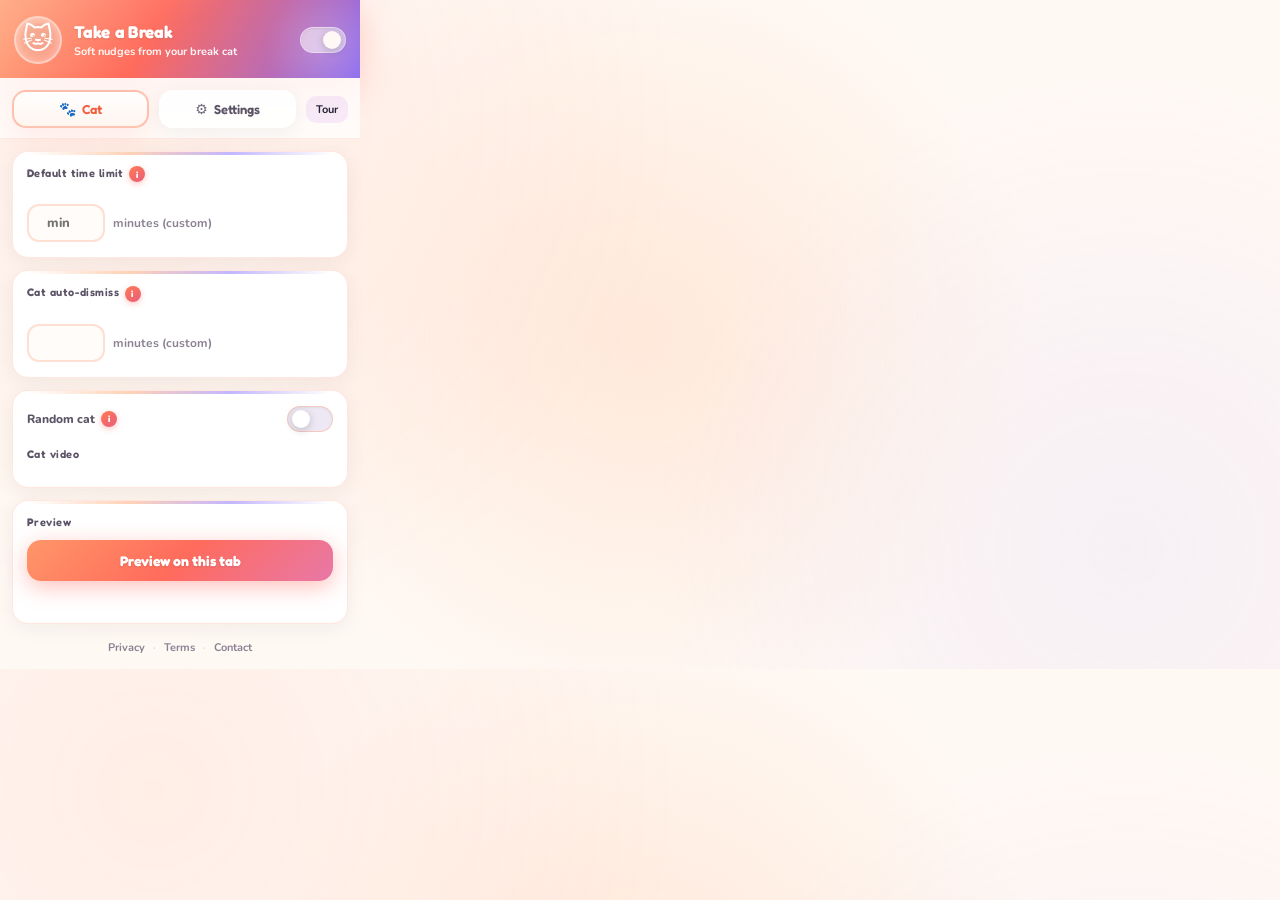
==== popup.html @ 27d28ba8 "Add privacy, terms, and contact pages with popup footer links The extension had no in-app policy pag" ====
<!DOCTYPE html>
<html lang="en">
<head>
  <meta charset="UTF-8">
  <title>Cat Break</title>
  <link rel="preconnect" href="https://fonts.googleapis.com">
  <link rel="preconnect" href="https://fonts.gstatic.com" crossorigin>
  <link href="https://fonts.googleapis.com/css2?family=Fredoka:wght@500;600;700&family=Nunito:wght@600;700;800&display=swap" rel="stylesheet">
  <link rel="stylesheet" href="popup.css">
</head>
<body>
  <div class="app-shell">
    <div class="header">
      <div class="header-logo-wrap" aria-hidden="true">
        <span class="logo">🐱</span>
        <span class="logo-ring"></span>
      </div>
      <div class="header-text">
        <h1>Take a Break</h1>
        <p>Soft nudges from your break cat</p>
      </div>
      <label class="toggle" title="Enable / disable">
        <input type="checkbox" id="enabled-toggle" checked>
        <span class="toggle-track"><span class="toggle-thumb"></span></span>
      </label>
    </div>

    <div class="tabs" role="tablist" aria-label="Popup sections">
      <button class="tab-btn is-active" data-tab="cat" role="tab" type="button" aria-selected="true"><span class="tab-ico" aria-hidden="true">🐾</span> Cat</button>
      <button class="tab-btn" data-tab="settings" role="tab" type="button" aria-selected="false"><span class="tab-ico" aria-hidden="true">⚙</span> Settings</button>
      <button type="button" class="tour-replay-btn" id="tour-replay" title="Walk through Cat Break features">Tour</button>
    </div>

    <div class="save-indicator" id="save-indicator">Ready</div>

    <section class="tab-panel is-active" data-panel="cat">
      <div class="section" id="tour-anchor-default-limit">
        <span class="label">Default time limit <span class="info" aria-label="What this number does" data-tooltip="How many minutes on a site before the cat visits. Need different limits per site—or sites we should ignore? That’s all in Settings."></span></span>
        <div class="chip-row" id="default-limit-chips-cat"></div>
        <div class="custom-row">
          <input type="number" id="default-limit-cat" placeholder="min" min="1" max="600" class="num-input">
          <span class="unit">minutes (custom)</span>
        </div>
      </div>

      <div class="section">
        <span class="label">Cat auto-dismiss <span class="info" aria-label="Help: auto-dismiss timer" data-tooltip="How long the break cat stays on screen before it closes by itself. You can still close it sooner with Shoo or Esc."></span></span>
        <div class="chip-row" id="cat-linger-chips"></div>
        <div class="custom-row">
          <input type="number" id="cat-linger" min="0.1" max="60" step="0.1" class="num-input">
          <span class="unit">minutes (custom)</span>
        </div>
      </div>

      <div class="section">
        <div class="toggle-row">
          <span class="toggle-row-label">Random cat <span class="info" aria-label="Help: random cat" data-tooltip="Picks a different cat from the gallery each time you hit your limit. Off: always uses the video you choose below."></span></span>
          <label class="toggle toggle-inline" for="random-cat-toggle">
            <input type="checkbox" id="random-cat-toggle">
            <span class="toggle-track"><span class="toggle-thumb"></span></span>
          </label>
        </div>
        <span class="label label-after-option">Cat video</span>
        <div id="cat-video-grid" class="cat-video-grid"></div>
        <input type="hidden" id="cat-video">
      </div>

      <div class="section">
        <span class="label">Preview</span>
        <button id="preview-cat-btn" type="button" class="preview-cat-btn" title="See how your break reminder looks on the current tab. Your timer is not changed.">Preview on this tab</button>
        <button id="shoo-cat-btn" type="button" class="shoo-cat-btn is-hidden" title="Remove the break cat from this tab">Shoo the cat away</button>
        <p id="preview-msg" class="preview-msg"></p>
      </div>
    </section>

    <section class="tab-panel" data-panel="settings">
      <div class="section">
        <span class="label">Default time limit <span class="info" aria-label="What this number does" data-tooltip="Your usual minutes-before-the-cat for most sites. Pick special cases in Limit by site below, or never track sites under Excluded."></span></span>
        <div class="chip-row" id="default-limit-chips"></div>
        <div class="custom-row">
          <input type="number" id="default-limit" placeholder="min" min="1" max="600" class="num-input">
          <span class="unit">minutes (custom)</span>
        </div>
      </div>

      <div class="section" id="tour-anchor-listed-only">
        <label class="option-row" for="tracked-sites-only">
          <input type="checkbox" id="tracked-sites-only" class="option-checkbox">
          <span class="option-row-text">Only limit sites on the list below</span>
          <span class="info" role="img" aria-label="Help: only listed sites" data-tooltip="Timer and break cat only for sites on Limit by site. Everywhere else: no tracking. Off: default limit applies to all non-excluded sites."></span>
        </label>
      </div>

      <div class="section" id="tour-anchor-limit-by-site">
        <span class="label">Limit by site <span class="info" aria-label="Help: per-site limits" data-tooltip="Custom minutes per site; overrides the default. With “only listed sites” on, only these domains are timed."></span></span>
        <div id="site-limits" class="site-limits"></div>
        <div class="chip-row" id="per-site-chips"></div>
        <div class="add-row">
          <input type="text" id="add-domain" placeholder="youtube.com" class="site-input">
          <input type="number" id="add-limit" placeholder="min" min="1" max="600" class="min-input">
          <button id="add-btn" class="add-btn">Add</button>
        </div>
      </div>

      <div class="section" id="tour-anchor-excluded">
        <span class="label">Excluded sites <span class="info" aria-label="Help: excluded sites" data-tooltip="These sites are not tracked or blocked."></span></span>
        <div id="excluded-sites" class="site-limits"></div>
        <div class="add-row">
          <input type="text" id="exclude-domain" placeholder="example.com" class="site-input">
          <button id="exclude-add-btn" class="add-btn">Exclude</button>
        </div>
      </div>

      <div class="section is-hidden" id="quick-action-section">
        <span class="label">Quick action</span>
        <button id="shoo-cat-btn-settings" type="button" class="shoo-cat-btn is-hidden" title="Remove the break cat from this tab">Shoo the cat away</button>
      </div>
    </section>

    <!-- Stats panel hidden for now
    <section class="tab-panel" data-panel="today">
      <div class="section">
        <div class="section-header">
          <span class="label">Today's usage</span>
          <button id="reset-all-btn" class="reset-btn" type="button">Reset today</button>
        </div>
        <div id="stats-list" class="stats-list">
          <div class="empty">Loading...</div>
        </div>
      </div>
    </section>
    -->
    <div class="review-banner" id="review-banner">
      <span>🐾 Enjoying Cat Break?</span>
      <a id="review-link" class="review-link" target="_blank" rel="noopener">Leave a review ★</a>
      <button class="review-dismiss" id="review-dismiss" title="Dismiss">✕</button>
    </div>

    <footer class="app-footer">
      <a href="privacy.html" target="_blank" rel="noopener">Privacy</a>
      <span class="app-footer-dot" aria-hidden="true">·</span>
      <a href="terms.html" target="_blank" rel="noopener">Terms</a>
      <span class="app-footer-dot" aria-hidden="true">·</span>
      <a href="contact.html" target="_blank" rel="noopener">Contact</a>
    </footer>
  </div>
  <div id="tour-overlay" class="tour-overlay is-hidden" aria-hidden="true">
    <div id="tour-scrim" class="tour-scrim" aria-hidden="true"></div>
    <div class="tour-modal" role="dialog" aria-modal="true" aria-labelledby="tour-title">
      <div class="tour-sparkle" aria-hidden="true">✨🐱✨</div>
      <h2 id="tour-title" class="tour-title">Welcome</h2>
      <p id="tour-body" class="tour-body"></p>
      <div id="tour-dots" class="tour-dots" aria-hidden="true"></div>
      <div class="tour-actions">
        <button type="button" class="tour-skip" id="tour-skip">Skip tour</button>
        <button type="button" class="tour-next" id="tour-next">Next</button>
      </div>
    </div>
  </div>
  <div id="toast" class="toast" aria-live="polite"></div>
  <script src="popup.js"></script>
</body>
</html>
---- popup.css ----
*,
*::before,
*::after {
  box-sizing: border-box;
  margin: 0;
  padding: 0;
}

:root {
  --cream: #fff9f4;
  --cream-deep: #fff0e6;
  --ink: #2a2438;
  --ink-soft: #5c5466;
  --muted: #8b8394;
  --coral: #ff7b54;
  --coral-deep: #f0603f;
  --peach: #ffc9a8;
  --lilac: #b8a9ff;
  --lilac-soft: #ede9ff;
  --card: #ffffff;
  --card-edge: rgba(255, 147, 112, 0.22);
  --shadow-soft: 0 4px 20px rgba(42, 36, 56, 0.06);
  --shadow-lift: 0 8px 28px rgba(255, 107, 74, 0.12);
  --radius-card: 16px;
  --radius-pill: 999px;
  --font-display: "Fredoka", "Nunito", "Segoe UI", system-ui, sans-serif;
  --font-body: "Nunito", "Segoe UI", system-ui, sans-serif;
}

body {
  width: 360px;
  font-family: var(--font-body);
  font-size: 13px;
  font-weight: 600;
  color: var(--ink);
  background-color: var(--cream);
  background-image:
    radial-gradient(circle at 12% 18%, rgba(255, 123, 84, 0.09) 0%, transparent 42%),
    radial-gradient(circle at 88% 82%, rgba(184, 169, 255, 0.12) 0%, transparent 38%),
    radial-gradient(circle at 50% 50%, rgba(255, 201, 168, 0.35) 0%, transparent 55%);
  overflow-x: hidden;
  overflow-y: auto;
}

.app-shell {
  min-height: 560px;
  position: relative;
  overflow: visible;
}

/* ── Header ─────────────────────────────────────────────────────────────── */

.header {
  display: flex;
  align-items: center;
  gap: 12px;
  padding: 16px 14px 14px;
  background:
    linear-gradient(145deg, rgba(255, 255, 255, 0.2) 0%, transparent 48%),
    linear-gradient(118deg, #ff9a6c 0%, #ff6b5c 42%, #8b6cf0 100%);
  color: #fff;
  position: relative;
  overflow: hidden;
  box-shadow: 0 10px 32px rgba(255, 91, 76, 0.25);
}

.header::after {
  content: "";
  position: absolute;
  right: -24px;
  bottom: -28px;
  width: 120px;
  height: 120px;
  background: radial-gradient(circle, rgba(255, 255, 255, 0.2) 0%, transparent 70%);
  pointer-events: none;
}

.header-logo-wrap {
  position: relative;
  flex-shrink: 0;
  width: 48px;
  height: 48px;
  display: grid;
  place-items: center;
}

.logo {
  font-size: 30px;
  line-height: 1;
  position: relative;
  z-index: 1;
  filter: drop-shadow(0 2px 6px rgba(0, 0, 0, 0.15));
}

.logo-ring {
  position: absolute;
  inset: 0;
  border-radius: 50%;
  background: rgba(255, 255, 255, 0.22);
  border: 2px solid rgba(255, 255, 255, 0.45);
  box-shadow: inset 0 2px 8px rgba(255, 255, 255, 0.35);
}

.header-text {
  min-width: 0;
  position: relative;
  z-index: 1;
}

.header-text h1 {
  font-family: var(--font-display);
  font-size: 17px;
  font-weight: 700;
  letter-spacing: 0.02em;
  text-shadow: 0 1px 2px rgba(0, 0, 0, 0.12);
}

.header-text p {
  font-size: 11px;
  font-weight: 700;
  opacity: 0.94;
  margin-top: 3px;
  line-height: 1.35;
}

.toggle {
  margin-left: auto;
  cursor: pointer;
  display: inline-flex;
  align-items: center;
  position: relative;
  z-index: 1;
}

.toggle input {
  display: none;
}

.toggle-track {
  display: block;
  width: 46px;
  height: 26px;
  background: rgba(255, 255, 255, 0.35);
  border-radius: var(--radius-pill);
  position: relative;
  transition: background 0.22s ease, box-shadow 0.22s ease;
  box-shadow: inset 0 1px 3px rgba(0, 0, 0, 0.12);
  border: 1px solid rgba(255, 255, 255, 0.35);
}

.toggle input:checked ~ .toggle-track {
  background: rgba(255, 255, 255, 0.55);
  box-shadow: inset 0 1px 2px rgba(0, 0, 0, 0.08);
}

.toggle-thumb {
  position: absolute;
  top: 3px;
  left: 4px;
  width: 18px;
  height: 18px;
  background: #fff;
  border-radius: 50%;
  box-shadow: 0 2px 8px rgba(0, 0, 0, 0.2);
  transition: transform 0.22s ease, background 0.22s ease;
}

.toggle input:checked ~ .toggle-track .toggle-thumb {
  transform: translateX(18px);
  background: #fff8f4;
}

/* Inline switch (e.g. Random cat) — sits on card background, not header gradient */
.toggle-inline {
  margin-left: auto;
  flex-shrink: 0;
}

.toggle-inline .toggle-track {
  background: #ede8f3;
  border: 1px solid rgba(255, 155, 120, 0.4);
  box-shadow: inset 0 1px 2px rgba(42, 36, 56, 0.06);
}

.toggle-inline input:checked ~ .toggle-track {
  background: linear-gradient(120deg, #ff9b67, #ff6b4a);
  border-color: rgba(255, 120, 88, 0.55);
  box-shadow: inset 0 1px 2px rgba(0, 0, 0, 0.06);
}

.toggle-inline .toggle-thumb {
  background: #fff;
}

.toggle-inline input:checked ~ .toggle-track .toggle-thumb {
  background: #fff8f4;
}

.toggle-row {
  display: flex;
  align-items: center;
  justify-content: space-between;
  gap: 10px;
  position: relative;
  width: 100%;
  min-height: 28px;
}

.toggle-row-label {
  display: inline-flex;
  align-items: center;
  gap: 4px;
  flex-wrap: wrap;
  min-width: 0;
  font-family: var(--font-body);
  font-size: 12px;
  font-weight: 800;
  color: var(--ink-soft);
}

/* ── Tabs ───────────────────────────────────────────────────────────────── */

.tabs {
  display: flex;
  gap: 10px;
  padding: 12px 12px 10px;
  background: rgba(255, 255, 255, 0.72);
  backdrop-filter: blur(10px);
  border-bottom: 1px solid rgba(255, 155, 120, 0.18);
}

.tab-btn {
  flex: 1;
  display: inline-flex;
  align-items: center;
  justify-content: center;
  gap: 6px;
  border: 2px solid transparent;
  border-radius: 14px;
  padding: 9px 10px;
  font-family: var(--font-display);
  font-size: 13px;
  font-weight: 600;
  color: var(--ink-soft);
  background: rgba(255, 255, 255, 0.85);
  cursor: pointer;
  transition:
    color 0.18s ease,
    background 0.18s ease,
    border-color 0.18s ease,
    box-shadow 0.18s ease,
    transform 0.12s ease;
  box-shadow: var(--shadow-soft);
}

.tab-btn:hover {
  color: var(--ink);
  border-color: rgba(255, 155, 120, 0.35);
}

.tab-btn:active {
  transform: scale(0.98);
}

.tab-ico {
  font-size: 14px;
  line-height: 1;
  opacity: 0.88;
}

.tab-btn.is-active {
  color: var(--coral-deep);
  background: linear-gradient(180deg, #fff 0%, #fff5ef 100%);
  border-color: rgba(255, 123, 84, 0.45);
  box-shadow: var(--shadow-lift);
}

.tab-btn.is-active .tab-ico {
  opacity: 1;
}

.tour-replay-btn {
  flex: 0 0 auto;
  margin-left: auto;
  align-self: center;
  padding: 6px 10px;
  border: none;
  border-radius: 10px;
  font-family: var(--font-body);
  font-size: 11px;
  font-weight: 700;
  color: var(--lilac-deep);
  background: rgba(184, 107, 224, 0.12);
  cursor: pointer;
  transition: background 0.15s ease, color 0.15s ease;
}

.tour-replay-btn:hover {
  background: rgba(184, 107, 224, 0.2);
  color: var(--ink);
}

.tour-replay-btn:disabled {
  opacity: 0.45;
  cursor: default;
  pointer-events: none;
}

.save-indicator {
  display: none;
}

.tab-panel {
  display: none;
  padding-bottom: 12px;
  overflow: visible;
}

.tab-panel.is-active {
  display: block;
}

/* ── Sections & labels ──────────────────────────────────────────────────── */

.section {
  margin: 12px 12px 0;
  padding: 14px 14px 15px;
  border: 1px solid var(--card-edge);
  border-radius: var(--radius-card);
  background: var(--card);
  box-shadow: var(--shadow-soft);
  position: relative;
  overflow: visible;
}

.section::before {
  content: "";
  position: absolute;
  top: 0;
  left: 16px;
  right: 16px;
  height: 3px;
  border-radius: 0 0 8px 8px;
  background: linear-gradient(90deg, transparent, var(--peach), var(--lilac), transparent);
  opacity: 0.85;
}

.label-after-option {
  display: block;
  margin-top: 14px;
}

.label {
  position: relative;
  display: block;
  margin-bottom: 11px;
  font-family: var(--font-display);
  font-size: 11px;
  font-weight: 600;
  text-transform: none;
  letter-spacing: 0.04em;
  color: var(--ink-soft);
}

.label::first-letter {
  font-weight: 700;
}

.section .info {
  display: inline-flex;
  align-items: center;
  justify-content: center;
  width: 16px;
  height: 16px;
  margin-left: 2px;
  font-size: 10px;
  font-weight: 800;
  font-family: var(--font-display);
  color: #fff;
  background: linear-gradient(145deg, var(--coral), #e85d7a);
  border-radius: 50%;
  cursor: pointer;
  position: static;
  vertical-align: middle;
  line-height: 1;
  box-shadow: 0 2px 6px rgba(255, 107, 92, 0.35);
  outline: none;
}

.section .info::before {
  content: attr(data-tooltip);
  position: absolute;
  top: 100%;
  left: 0;
  right: 0;
  margin-top: 8px;
  padding: 8px 10px;
  box-sizing: border-box;
  width: auto;
  max-width: 100%;
  transform: none;
  font-size: 10px;
  font-weight: 600;
  font-family: var(--font-body);
  line-height: 1.4;
  color: #fff;
  background: #2a2438;
  border-radius: 10px;
  box-shadow: 0 8px 28px rgba(42, 36, 56, 0.35);
  white-space: normal;
  text-align: left;
  word-break: break-word;
  hyphens: auto;
  pointer-events: none;
  opacity: 0;
  visibility: hidden;
  transition:
    opacity 0.14s ease,
    visibility 0.14s ease;
  z-index: 10002;
}

.section .info:hover::before,
.section .info:focus-visible::before {
  opacity: 1;
  visibility: visible;
}

.section .info:focus-visible {
  box-shadow:
    0 0 0 2px #fff,
    0 0 0 4px var(--coral),
    0 2px 6px rgba(255, 107, 92, 0.35);
}

.label:has(.info:hover),
.label:has(.info:focus-visible) {
  z-index: 10003;
}

.option-row:has(.info:hover),
.option-row:has(.info:focus-visible) {
  z-index: 10003;
}

.toggle-row:has(.info:hover),
.toggle-row:has(.info:focus-visible) {
  z-index: 10003;
}

.section .info::after {
  content: "i";
  font-size: 9px;
}

.option-row {
  position: relative;
  display: flex;
  align-items: flex-start;
  gap: 10px;
  cursor: pointer;
  font-size: 12px;
  font-weight: 700;
  color: var(--ink-soft);
  letter-spacing: 0;
  text-transform: none;
  margin: 0;
  line-height: 1.4;
}

.option-checkbox {
  width: 17px;
  height: 17px;
  margin-top: 2px;
  flex-shrink: 0;
  accent-color: var(--coral);
  cursor: pointer;
  border-radius: 4px;
}

.option-row-text {
  flex: 1;
  min-width: 0;
  font-family: var(--font-body);
}

.option-row .info {
  margin-top: 0;
  flex-shrink: 0;
}

.toast {
  position: fixed;
  left: 50%;
  bottom: 16px;
  transform: translateX(-50%);
  min-width: 200px;
  max-width: 320px;
  padding: 11px 16px;
  border-radius: 14px;
  background: var(--ink);
  color: #fff;
  font-family: var(--font-body);
  font-size: 12px;
  font-weight: 700;
  box-shadow: 0 10px 36px rgba(42, 36, 56, 0.35);
  opacity: 0;
  pointer-events: none;
  transition: opacity 0.22s ease;
  z-index: 9999;
}

.toast.is-visible {
  opacity: 0.98;
}

.toast.success {
  background: linear-gradient(135deg, #34c38f, #24a06f);
}

.toast.error {
  background: linear-gradient(135deg, #ff6b7a, #ff8f5c);
}

.toast.info {
  background: linear-gradient(135deg, #5c5466, #3d3550);
}

.section-header {
  display: flex;
  align-items: center;
  justify-content: space-between;
}

.reset-btn {
  border: 1px solid rgba(255, 155, 120, 0.35);
  background: var(--cream-deep);
  color: var(--ink-soft);
  border-radius: 10px;
  padding: 6px 10px;
  font-family: var(--font-body);
  font-size: 11px;
  font-weight: 700;
  cursor: pointer;
}

.reset-btn:hover {
  background: #ffe8dc;
}

.helper-text {
  margin-top: 6px;
  font-size: 11px;
  color: var(--muted);
  line-height: 1.4;
}

.is-hidden {
  display: none !important;
}

.chip-row {
  display: flex;
  flex-wrap: wrap;
  gap: 8px;
  margin-top: 8px;
}

.chip-row.is-disabled .chip {
  opacity: 0.45;
  pointer-events: none;
  cursor: default;
}

.num-input:disabled {
  background: var(--cream-deep);
  color: var(--muted);
  border-color: rgba(139, 131, 148, 0.25);
}

.chip {
  border: 2px solid rgba(255, 155, 120, 0.28);
  background: linear-gradient(180deg, #fffdf9 0%, #fff5ee 100%);
  color: var(--ink-soft);
  border-radius: var(--radius-pill);
  padding: 7px 12px;
  font-family: var(--font-body);
  font-size: 11px;
  font-weight: 800;
  cursor: pointer;
  transition:
    background 0.15s ease,
    border-color 0.15s ease,
    color 0.15s ease,
    transform 0.1s ease;
}

.chip:hover {
  border-color: rgba(255, 123, 84, 0.5);
  color: var(--ink);
}

.chip:active {
  transform: scale(0.97);
}

.chip.is-active {
  border-color: var(--coral);
  color: var(--coral-deep);
  background: linear-gradient(180deg, #fff8f2 0%, #ffe8d9 100%);
  box-shadow: 0 3px 12px rgba(255, 107, 74, 0.2);
}

.custom-row {
  display: flex;
  align-items: center;
  gap: 8px;
  margin-top: 11px;
}

.num-input {
  width: 78px;
  padding: 8px 10px;
  border: 2px solid rgba(255, 155, 120, 0.3);
  border-radius: 12px;
  text-align: center;
  font-family: var(--font-body);
  font-size: 13px;
  font-weight: 800;
  color: var(--ink);
  outline: none;
  background: #fffcf9;
}

.num-input:focus {
  border-color: var(--coral);
  background: #fff;
  box-shadow: 0 0 0 3px rgba(255, 123, 84, 0.2);
}

.unit {
  color: var(--muted);
  font-size: 12px;
  font-weight: 700;
}

.stats-list {
  display: flex;
  flex-direction: column;
  gap: 8px;
}

.stats-list.is-scrollable {
  max-height: 220px;
  overflow-y: auto;
  padding-right: 4px;
}

.stat-item {
  border: 1px solid rgba(255, 155, 120, 0.2);
  border-radius: 12px;
  padding: 9px 10px;
  background: linear-gradient(180deg, #fffdf9 0%, #faf8ff 100%);
}

.stat-row {
  display: flex;
  align-items: center;
  justify-content: space-between;
  gap: 8px;
}

.stat-domain {
  font-size: 12px;
  font-weight: 800;
  color: var(--ink);
  overflow: hidden;
  text-overflow: ellipsis;
  white-space: nowrap;
}

.stat-time {
  font-size: 11px;
  font-weight: 800;
  color: var(--muted);
}

.stat-time.over {
  color: #e14b6b;
}

.stat-bar {
  margin-top: 7px;
  height: 5px;
  border-radius: var(--radius-pill);
  background: rgba(255, 201, 168, 0.4);
  overflow: hidden;
}

.stat-fill {
  height: 100%;
  border-radius: inherit;
  background: linear-gradient(90deg, var(--coral), #ff8fab);
}

.stat-fill.over {
  background: #e14b6b;
}

.empty {
  text-align: center;
  color: var(--muted);
  font-size: 12px;
  font-weight: 600;
  padding: 12px 8px;
  line-height: 1.45;
  font-style: italic;
}

.site-limits {
  max-height: 160px;
  overflow-y: auto;
  display: flex;
  flex-direction: column;
  gap: 7px;
  margin-bottom: 10px;
}

.site-limits-column-head {
  display: grid;
  grid-template-columns: minmax(0, 1fr) 44px minmax(64px, 88px) 28px;
  align-items: center;
  gap: 6px;
  padding: 2px 8px 4px;
  font-family: var(--font-display);
  font-size: 10px;
  font-weight: 600;
  text-transform: uppercase;
  letter-spacing: 0.08em;
  color: var(--muted);
}

.site-limits-column-head span:last-child {
  justify-self: end;
}

.site-item {
  display: grid;
  grid-template-columns: minmax(0, 1fr) 44px minmax(64px, 88px) 28px;
  align-items: center;
  gap: 6px;
  border: 1px solid rgba(184, 169, 255, 0.35);
  border-radius: 12px;
  padding: 8px 9px;
  background: linear-gradient(135deg, #fefcff 0%, #fff8f4 100%);
}

.site-item-domain {
  min-width: 0;
  font-size: 12px;
  font-weight: 800;
  color: var(--ink);
  overflow: hidden;
  text-overflow: ellipsis;
  white-space: nowrap;
}

.site-item-limit {
  font-size: 11px;
  color: #7c6fd0;
  font-weight: 800;
  justify-self: start;
}

.site-item-cats {
  font-size: 10px;
  font-weight: 700;
  color: var(--muted);
  min-width: 0;
  overflow: hidden;
  text-overflow: ellipsis;
  white-space: nowrap;
}

.site-item-rm {
  justify-self: end;
  border: none;
  background: transparent;
  color: #c5c0d4;
  cursor: pointer;
  font-size: 15px;
  font-weight: 800;
  border-radius: 8px;
  padding: 2px 4px;
  transition: color 0.15s ease, background 0.15s ease;
}

.site-item-rm:hover {
  color: #e14b6b;
  background: rgba(225, 75, 107, 0.08);
}

.add-row {
  display: flex;
  gap: 8px;
  margin-top: 11px;
}

.site-input,
.min-input {
  border: 2px solid rgba(255, 155, 120, 0.28);
  border-radius: 12px;
  padding: 8px 10px;
  font-family: var(--font-body);
  font-size: 12px;
  font-weight: 600;
  outline: none;
  background: #fffcf9;
}

.site-input {
  flex: 1;
  min-width: 0;
}

.min-input {
  width: 58px;
  text-align: center;
}

.site-input:focus,
.min-input:focus {
  border-color: var(--coral);
  background: #fff;
  box-shadow: 0 0 0 3px rgba(255, 123, 84, 0.18);
}

.add-btn {
  border: none;
  border-radius: 12px;
  padding: 0 14px;
  background: linear-gradient(145deg, #4a3f5c 0%, #2a2438 100%);
  color: #fff;
  font-family: var(--font-display);
  font-size: 12px;
  font-weight: 700;
  cursor: pointer;
  box-shadow: 0 4px 14px rgba(42, 36, 56, 0.25);
  transition: transform 0.12s ease, box-shadow 0.15s ease, opacity 0.15s ease;
}

.add-btn:hover {
  opacity: 0.95;
  box-shadow: 0 6px 20px rgba(42, 36, 56, 0.3);
}

.add-btn:active {
  transform: scale(0.97);
}

.cat-video-grid {
  display: grid;
  grid-template-columns: repeat(2, minmax(0, 1fr));
  gap: 10px;
}

.video-card {
  border: 2px solid rgba(255, 155, 120, 0.25);
  border-radius: 14px;
  padding: 7px;
  background: linear-gradient(180deg, #fff 0%, #fff8f3 100%);
  cursor: pointer;
  text-align: left;
  transition:
    border-color 0.18s ease,
    box-shadow 0.18s ease,
    transform 0.12s ease;
}

.video-card:hover {
  border-color: rgba(255, 123, 84, 0.45);
}

.video-card:active {
  transform: scale(0.98);
}

.video-card.is-selected {
  border-color: var(--coral);
  background: linear-gradient(180deg, #fff9f4 0%, #ffe8d9 100%);
  box-shadow: 0 4px 18px rgba(255, 107, 74, 0.22);
}

.video-thumb {
  width: 100%;
  aspect-ratio: 16 / 10;
  object-fit: cover;
  border-radius: 10px;
  background: #101218;
  display: block;
}

.video-label {
  margin-top: 7px;
  display: block;
  font-family: var(--font-display);
  font-size: 11px;
  font-weight: 600;
  color: var(--ink-soft);
}

.preview-cat-btn {
  width: 100%;
  border: none;
  border-radius: 14px;
  padding: 12px 14px;
  background: linear-gradient(135deg, #ff9668 0%, #ff6b5c 50%, #e878a8 100%);
  color: #fff;
  font-family: var(--font-display);
  font-size: 14px;
  font-weight: 700;
  cursor: pointer;
  box-shadow: 0 6px 22px rgba(255, 91, 76, 0.38);
  transition: transform 0.12s ease, box-shadow 0.18s ease, opacity 0.15s ease;
  text-shadow: 0 1px 2px rgba(0, 0, 0, 0.12);
}

.preview-cat-btn:hover {
  opacity: 0.96;
  box-shadow: 0 8px 28px rgba(255, 91, 76, 0.42);
}

.preview-cat-btn:active {
  transform: scale(0.99);
}

.shoo-cat-btn {
  width: 100%;
  margin-top: 9px;
  border: 2px dashed rgba(255, 123, 84, 0.45);
  border-radius: 14px;
  padding: 10px 12px;
  background: rgba(255, 248, 242, 0.9);
  color: var(--coral-deep);
  font-family: var(--font-display);
  font-size: 12px;
  font-weight: 700;
  cursor: pointer;
  transition: background 0.15s ease, border-color 0.15s ease;
}

.shoo-cat-btn:hover {
  background: #fff0e6;
  border-color: var(--coral);
}

.shoo-cat-btn.is-hidden {
  display: none;
}

.preview-msg {
  min-height: 18px;
  margin-top: 9px;
  text-align: center;
  font-size: 11px;
  font-weight: 700;
  color: var(--muted);
}

.exclude-current-btn {
  width: 100%;
  margin-top: 8px;
  border: 2px dashed rgba(184, 169, 255, 0.55);
  border-radius: 14px;
  padding: 9px 12px;
  background: transparent;
  color: var(--ink-soft);
  font-family: var(--font-body);
  font-size: 12px;
  font-weight: 700;
  cursor: pointer;
  transition:
    border-color 0.15s ease,
    color 0.15s ease,
    background 0.15s ease;
}

.exclude-current-btn:hover {
  border-color: #2f995f;
  color: #2f995f;
  background: #f0fff7;
}

.review-banner {
  display: none;
  align-items: center;
  gap: 10px;
  margin: 12px 12px 12px;
  padding: 12px 14px;
  border-radius: var(--radius-card);
  background: linear-gradient(135deg, #fff5ef, #f3eeff);
  border: 1px solid rgba(255, 180, 140, 0.55);
  font-family: var(--font-body);
  font-size: 12px;
  font-weight: 700;
  color: var(--ink-soft);
  box-shadow: var(--shadow-soft);
}

.review-banner.is-visible {
  display: flex;
}

.review-link {
  margin-left: auto;
  color: var(--coral-deep);
  font-weight: 800;
  text-decoration: none;
  white-space: nowrap;
}

.review-link:hover {
  text-decoration: underline;
}

.review-dismiss {
  border: none;
  background: transparent;
  color: #b8b0c9;
  cursor: pointer;
  font-size: 14px;
  padding: 0;
  line-height: 1;
  border-radius: 6px;
}

.review-dismiss:hover {
  color: var(--ink-soft);
}

/* ── Footer links ────────────────────────────────────────────────────────── */

.app-footer {
  display: flex;
  align-items: center;
  justify-content: center;
  gap: 8px;
  padding: 4px 12px 14px;
  font-family: var(--font-body);
  font-size: 11px;
  font-weight: 700;
}

.app-footer a {
  color: var(--muted);
  text-decoration: none;
}

.app-footer a:hover {
  color: var(--coral-deep);
  text-decoration: underline;
}

.app-footer a:focus-visible {
  outline: 2px solid var(--lilac);
  outline-offset: 2px;
  border-radius: 4px;
}

.app-footer-dot {
  color: #d8d2e0;
}

/* ── First-run feature tour ──────────────────────────────────────────────── */

.tour-overlay {
  position: fixed;
  inset: 0;
  z-index: 20000;
  display: flex;
  align-items: center;
  justify-content: center;
  padding: 16px;
  background: transparent;
  pointer-events: none;
}

.tour-overlay.is-hidden {
  display: none;
}

.tour-overlay.tour-has-target.tour-target-lower {
  align-items: flex-start;
  justify-content: center;
  padding-top: 96px;
  padding-bottom: 12px;
}

.tour-overlay.tour-has-target.tour-target-upper {
  align-items: flex-end;
  justify-content: center;
  padding-top: 24px;
  padding-bottom: 12px;
}

.tour-scrim {
  position: absolute;
  inset: 0;
  z-index: 0;
  background: rgba(42, 36, 56, 0.48);
  backdrop-filter: blur(3px);
  pointer-events: auto;
  clip-path: none;
}

.tour-modal {
  position: relative;
  z-index: 1;
  width: 100%;
  max-width: 300px;
  padding: 20px 20px 16px;
  border-radius: 20px;
  background: linear-gradient(165deg, #2a2442 0%, #1e1b2e 55%, #181528 100%);
  border: 1px solid rgba(255, 255, 255, 0.1);
  box-shadow: 0 20px 48px rgba(0, 0, 0, 0.45);
  text-align: center;
  pointer-events: auto;
}

@keyframes tour-pin-pulse {
  0%,
  100% {
    outline-color: var(--coral);
  }
  50% {
    outline-color: #ff9f7a;
  }
}

.section.is-tour-pin {
  position: relative;
  z-index: 0;
  outline: 3px solid var(--coral);
  outline-offset: 4px;
  animation: tour-pin-pulse 1.75s ease-in-out infinite;
}

.tour-sparkle {
  font-size: 22px;
  line-height: 1.2;
  margin-bottom: 4px;
  letter-spacing: 0.02em;
}

.tour-title {
  margin: 0 0 8px;
  font-family: var(--font-display);
  font-size: 17px;
  font-weight: 800;
  color: #f8f4ff;
  letter-spacing: 0.02em;
}

.tour-body {
  margin: 0 0 14px;
  font-family: var(--font-body);
  font-size: 12px;
  font-weight: 600;
  line-height: 1.45;
  color: rgba(232, 228, 255, 0.92);
}

.tour-dots {
  display: flex;
  justify-content: center;
  align-items: center;
  gap: 7px;
  margin-bottom: 16px;
}

.tour-dot {
  width: 8px;
  height: 8px;
  border-radius: 50%;
  background: rgba(255, 255, 255, 0.22);
  transition: transform 0.15s ease, background 0.15s ease;
}

.tour-dot.is-active {
  background: var(--coral);
  transform: scale(1.15);
}

.tour-actions {
  display: flex;
  justify-content: space-between;
  align-items: center;
  gap: 10px;
}

.tour-skip {
  border: none;
  background: transparent;
  font-family: var(--font-body);
  font-size: 12px;
  font-weight: 700;
  color: rgba(232, 228, 255, 0.55);
  cursor: pointer;
  padding: 8px 4px;
}

.tour-skip:hover {
  color: rgba(232, 228, 255, 0.85);
}

.tour-next {
  flex: 0 0 auto;
  border: none;
  border-radius: 999px;
  padding: 10px 22px;
  font-family: var(--font-body);
  font-size: 13px;
  font-weight: 800;
  color: #1e1b2e;
  background: linear-gradient(180deg, #ffd4a8, var(--coral));
  cursor: pointer;
  box-shadow: 0 4px 14px rgba(255, 123, 84, 0.45);
  transition: transform 0.12s ease;
}

.tour-next:hover {
  transform: translateY(-1px);
}

.tour-next:active {
  transform: translateY(0);
}
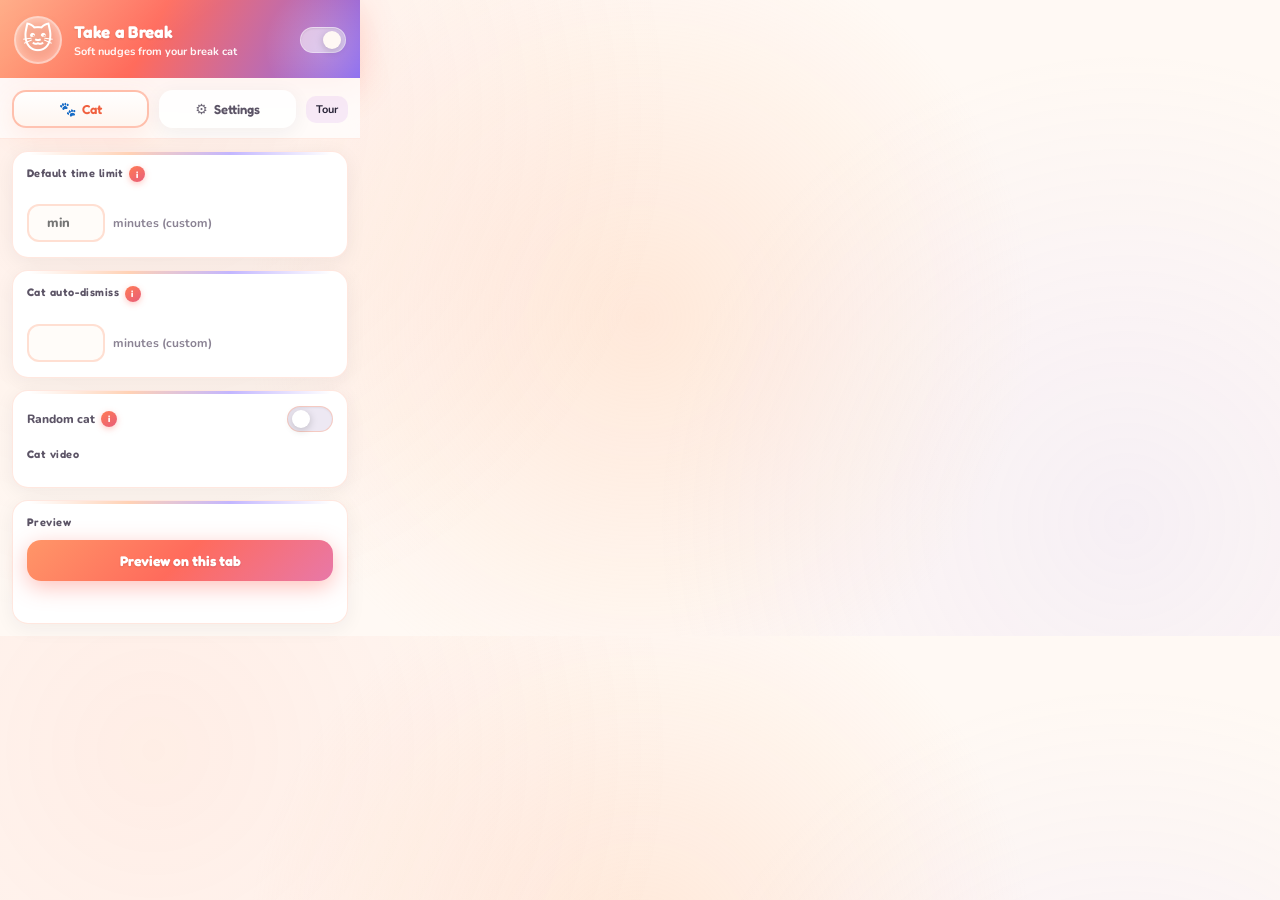
==== commit 3547416c: "feat(extension): require a 10s hold to shoo the cat away A single tap of Esc ended the break instant" ====
--- a/popup.html
+++ b/popup.html
@@ -44,7 +44,7 @@
       </div>
 
       <div class="section">
-        <span class="label">Cat auto-dismiss <span class="info" aria-label="Help: auto-dismiss timer" data-tooltip="How long the break cat stays on screen before it closes by itself. You can still close it sooner with Shoo or Esc."></span></span>
+        <span class="label">Cat auto-dismiss <span class="info" aria-label="Help: auto-dismiss timer" data-tooltip="How long the break cat stays on screen before it closes by itself. You can end it sooner by holding Esc, or holding the Shoo button here, for 10 seconds."></span></span>
         <div class="chip-row" id="cat-linger-chips"></div>
         <div class="custom-row">
           <input type="number" id="cat-linger" min="0.1" max="60" step="0.1" class="num-input">
@@ -68,7 +68,7 @@
       <div class="section">
         <span class="label">Preview</span>
         <button id="preview-cat-btn" type="button" class="preview-cat-btn" title="See how your break reminder looks on the current tab. Your timer is not changed.">Preview on this tab</button>
-        <button id="shoo-cat-btn" type="button" class="shoo-cat-btn is-hidden" title="Remove the break cat from this tab">Shoo the cat away</button>
+        <button id="shoo-cat-btn" type="button" class="shoo-cat-btn is-hidden" title="Press and hold to remove the break cat from this tab"><span class="shoo-fill" aria-hidden="true"></span><span class="shoo-label">Hold to shoo the cat away</span></button>
         <p id="preview-msg" class="preview-msg"></p>
       </div>
     </section>
@@ -113,7 +113,7 @@
 
       <div class="section is-hidden" id="quick-action-section">
         <span class="label">Quick action</span>
-        <button id="shoo-cat-btn-settings" type="button" class="shoo-cat-btn is-hidden" title="Remove the break cat from this tab">Shoo the cat away</button>
+        <button id="shoo-cat-btn-settings" type="button" class="shoo-cat-btn is-hidden" title="Press and hold to remove the break cat from this tab"><span class="shoo-fill" aria-hidden="true"></span><span class="shoo-label">Hold to shoo the cat away</span></button>
       </div>
     </section>
 
@@ -135,14 +135,6 @@
       <a id="review-link" class="review-link" target="_blank" rel="noopener">Leave a review ★</a>
       <button class="review-dismiss" id="review-dismiss" title="Dismiss">✕</button>
     </div>
-
-    <footer class="app-footer">
-      <a href="privacy.html" target="_blank" rel="noopener">Privacy</a>
-      <span class="app-footer-dot" aria-hidden="true">·</span>
-      <a href="terms.html" target="_blank" rel="noopener">Terms</a>
-      <span class="app-footer-dot" aria-hidden="true">·</span>
-      <a href="contact.html" target="_blank" rel="noopener">Contact</a>
-    </footer>
   </div>
   <div id="tour-overlay" class="tour-overlay is-hidden" aria-hidden="true">
     <div id="tour-scrim" class="tour-scrim" aria-hidden="true"></div>
--- a/popup.css
+++ b/popup.css
@@ -935,6 +935,8 @@
 }
 
 .shoo-cat-btn {
+  position: relative;
+  overflow: hidden;
   width: 100%;
   margin-top: 9px;
   border: 2px dashed rgba(255, 123, 84, 0.45);
@@ -958,6 +960,29 @@
   display: none;
 }
 
+/* Hold progress. scaleX is set from rAF in popup.js, so there is no CSS
+   transition on it — one would trail the real progress and keep sliding after
+   the button is released. */
+.shoo-fill {
+  position: absolute;
+  inset: 0;
+  border-radius: 12px;
+  background: linear-gradient(90deg, rgba(255, 147, 112, 0.4), rgba(240, 96, 63, 0.4));
+  transform: scaleX(0);
+  transform-origin: left center;
+  pointer-events: none;
+}
+
+.shoo-label {
+  position: relative; /* keeps the text above the fill */
+}
+
+.shoo-cat-btn.is-holding {
+  border-style: solid;
+  border-color: var(--coral);
+  background: #fff6f0;
+}
+
 .preview-msg {
   min-height: 18px;
   margin-top: 9px;
@@ -1036,39 +1061,6 @@
 
 .review-dismiss:hover {
   color: var(--ink-soft);
-}
-
-/* ── Footer links ────────────────────────────────────────────────────────── */
-
-.app-footer {
-  display: flex;
-  align-items: center;
-  justify-content: center;
-  gap: 8px;
-  padding: 4px 12px 14px;
-  font-family: var(--font-body);
-  font-size: 11px;
-  font-weight: 700;
-}
-
-.app-footer a {
-  color: var(--muted);
-  text-decoration: none;
-}
-
-.app-footer a:hover {
-  color: var(--coral-deep);
-  text-decoration: underline;
-}
-
-.app-footer a:focus-visible {
-  outline: 2px solid var(--lilac);
-  outline-offset: 2px;
-  border-radius: 4px;
-}
-
-.app-footer-dot {
-  color: #d8d2e0;
 }
 
 /* ── First-run feature tour ──────────────────────────────────────────────── */
